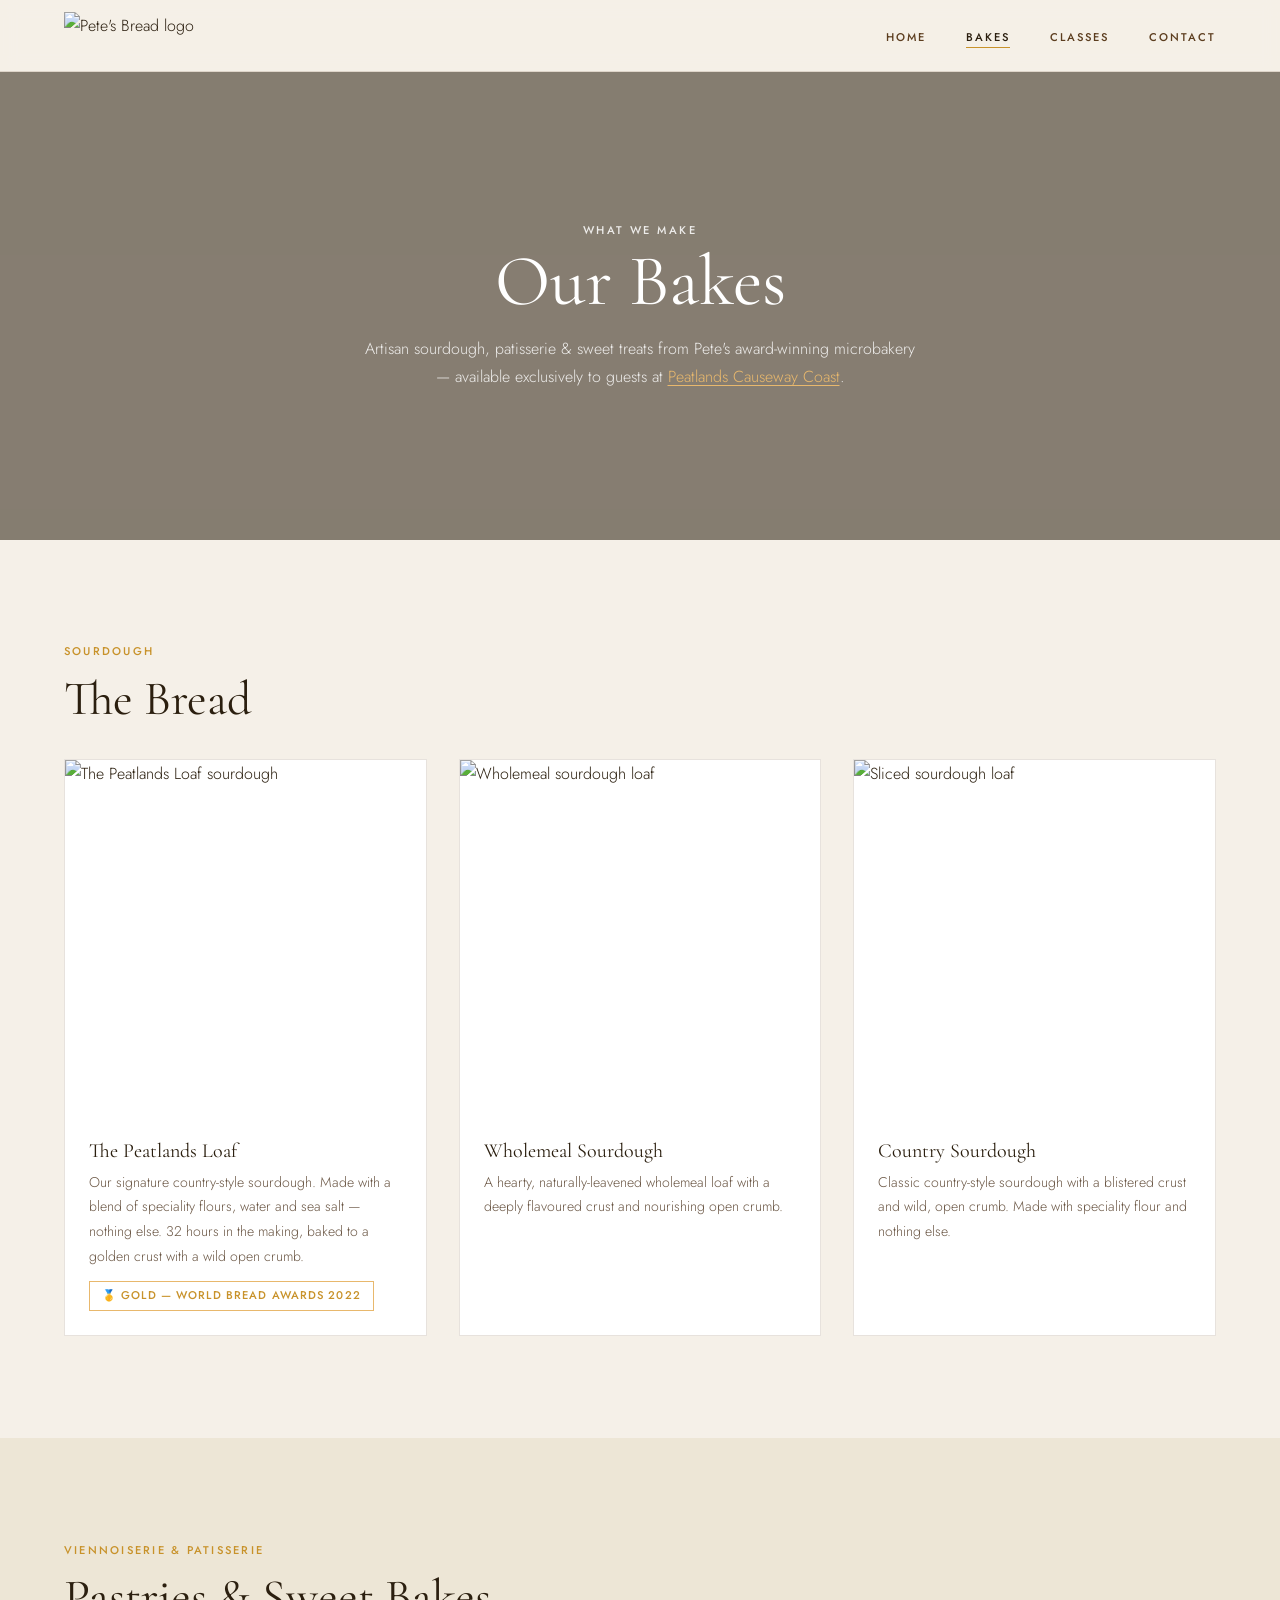
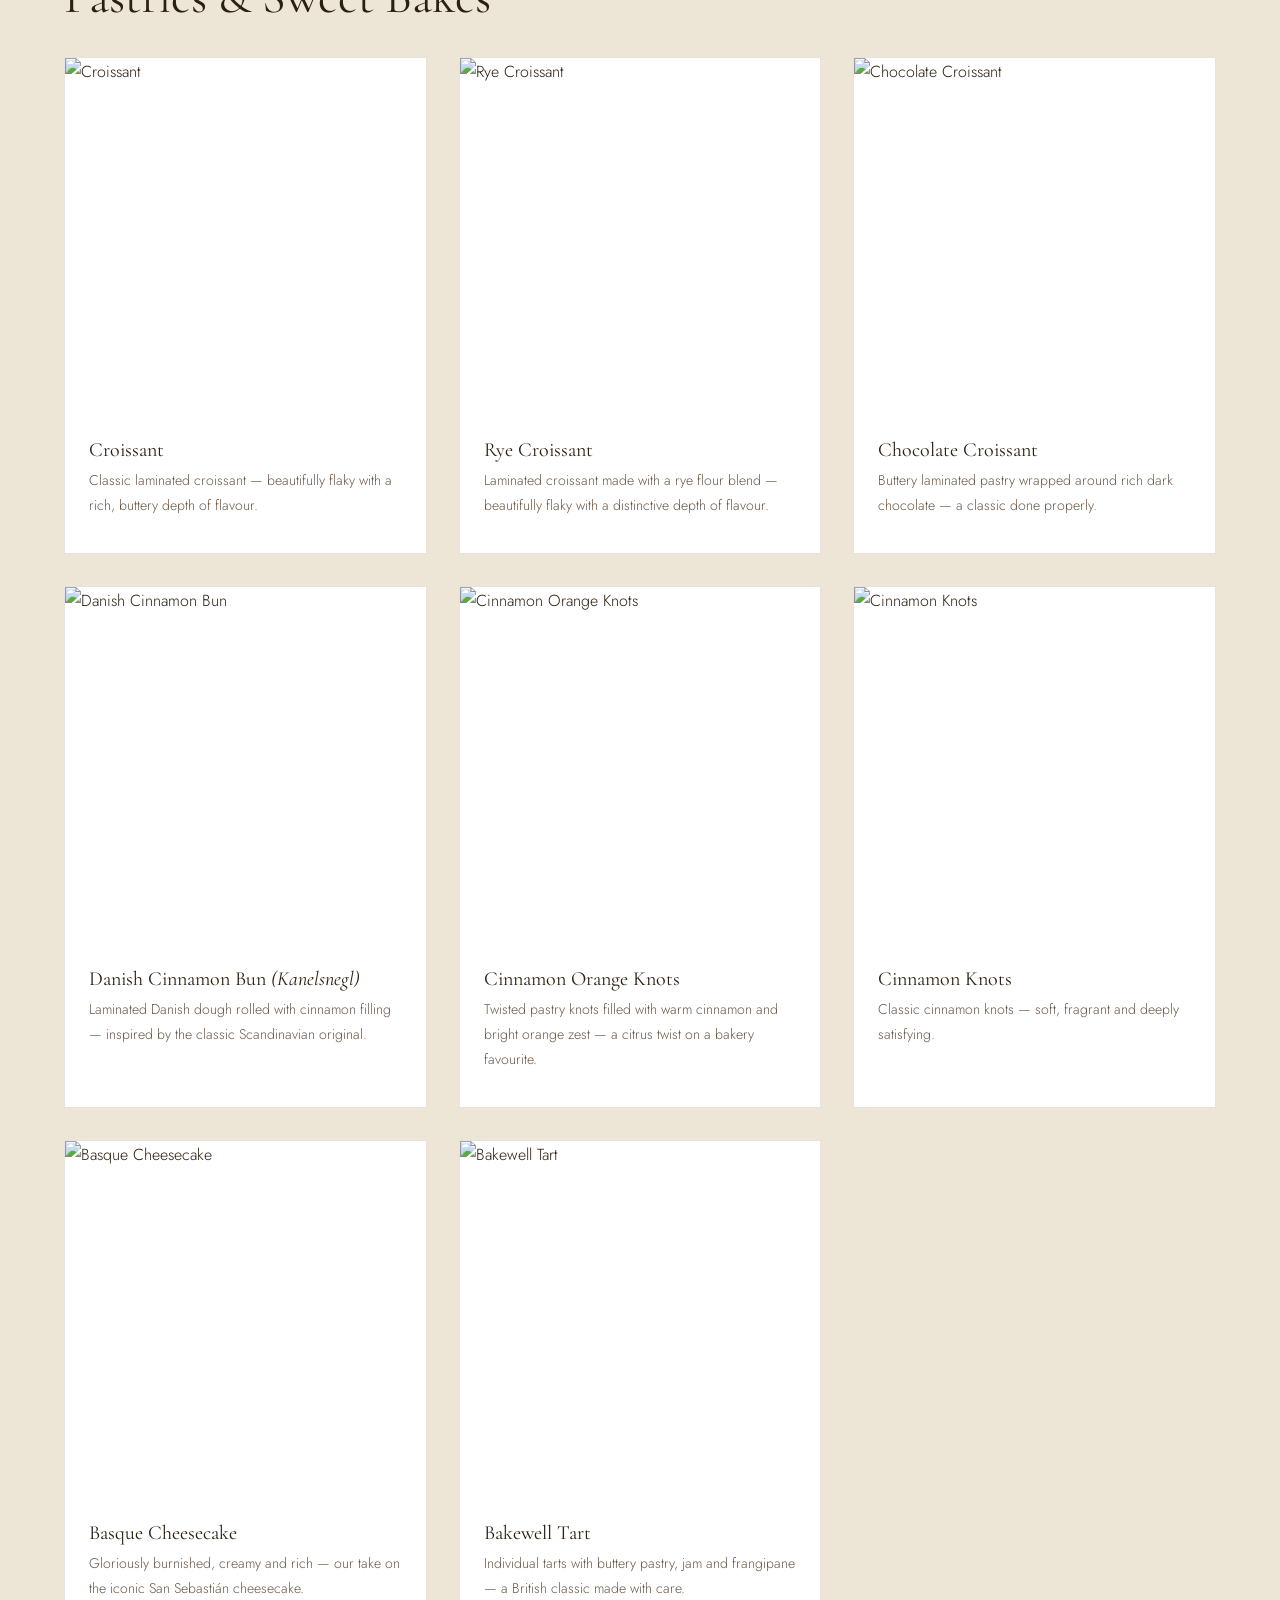
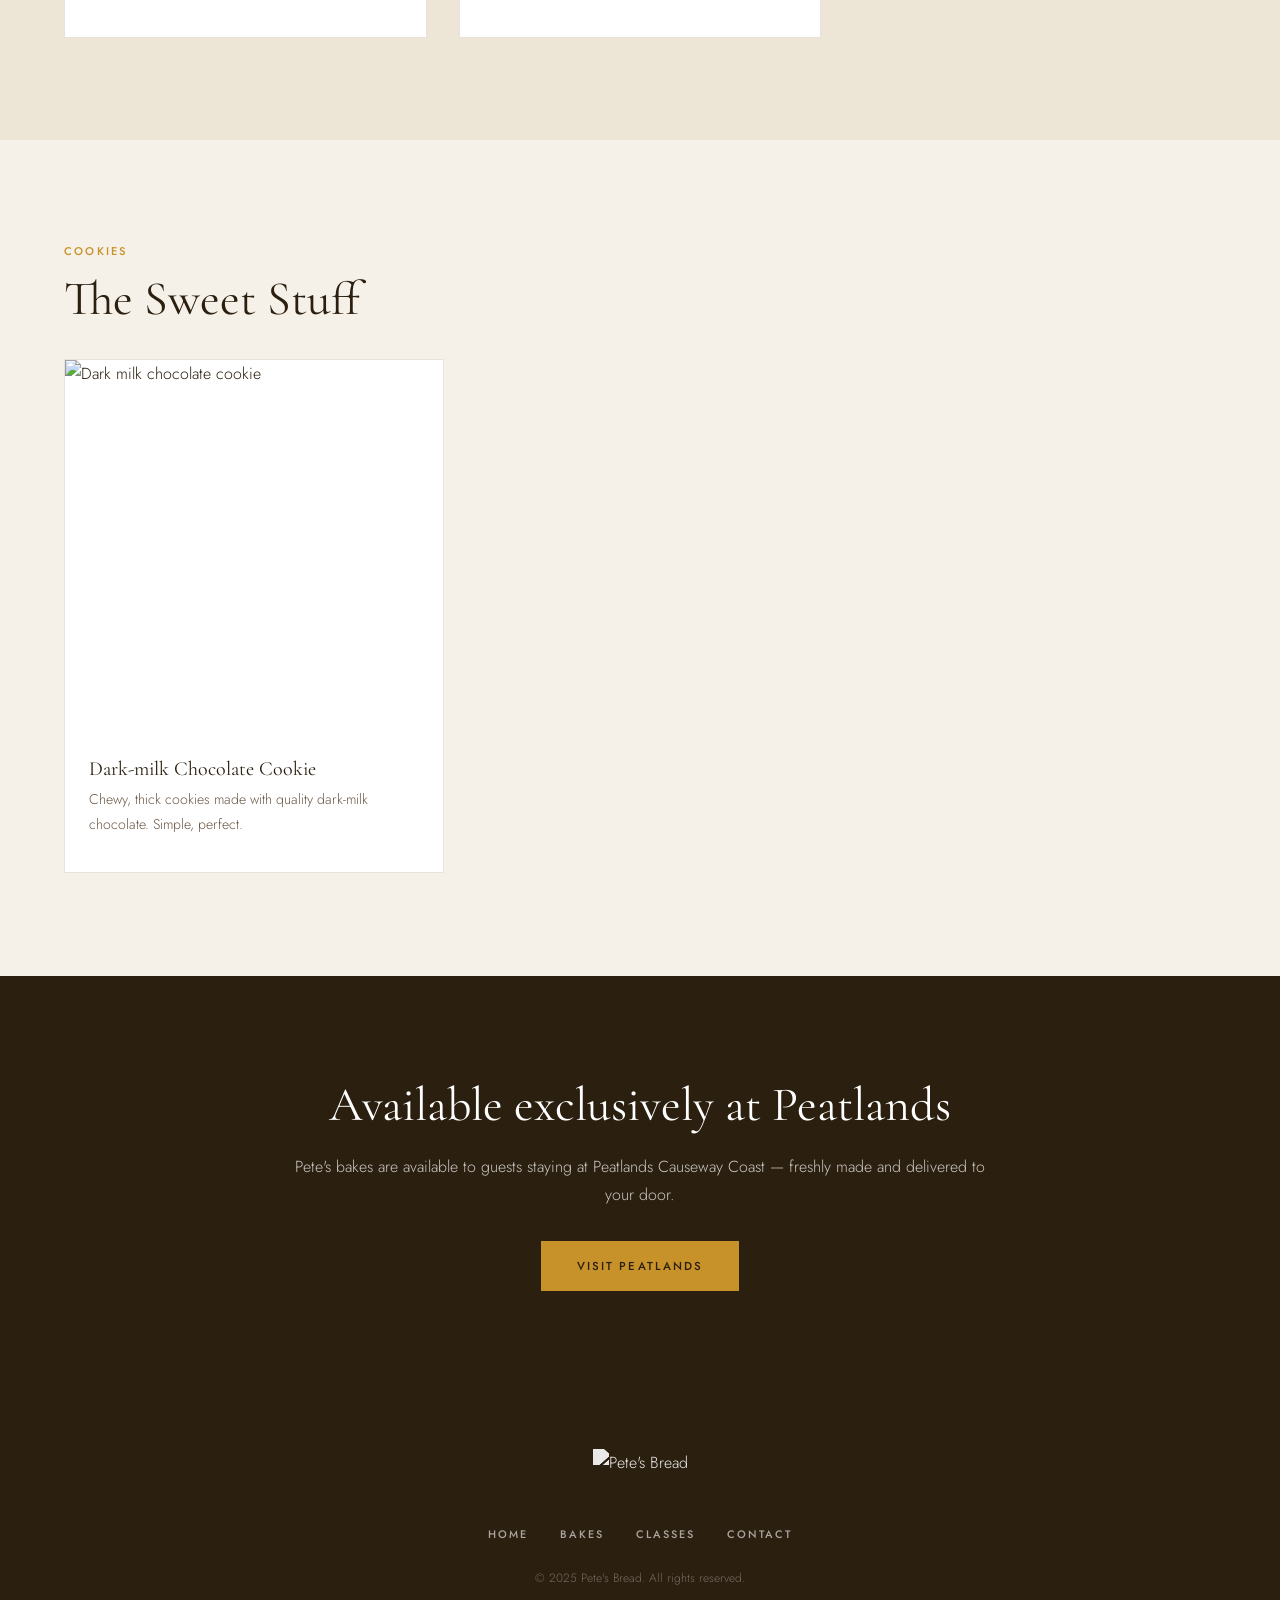
==== bakes.html @ b5282d2e "Add files via upload" ====
<!DOCTYPE html>
<html lang="en">
<head>
  <meta charset="UTF-8" />
  <meta name="viewport" content="width=device-width, initial-scale=1.0" />
  <title>Bakes | Pete's Bread</title>
  <meta name="description" content="Pete's Bread artisan bakes — sourdough loaves, croissants, Danish pastries, cookies and more from our Causeway Coast microbakery." />
  <link rel="preconnect" href="https://fonts.googleapis.com" />
  <link rel="preconnect" href="https://fonts.gstatic.com" crossorigin />
  <link href="https://fonts.googleapis.com/css2?family=Cormorant+Garamond:ital,wght@0,300;0,400;0,600;1,300;1,400&family=Jost:wght@300;400;500&display=swap" rel="stylesheet" />
  <link rel="stylesheet" href="style.css" />
</head>
<body>

  <header class="site-header" id="site-header">
    <nav class="nav-inner">
      <a href="index.html" class="logo-link">
        <img src="images/PB_LOGO.png" alt="Pete's Bread logo" class="logo-img" />
      </a>
      <button class="hamburger" id="hamburger" aria-label="Open menu">
        <span></span><span></span><span></span>
      </button>
      <ul class="nav-links" id="nav-links">
        <li><a href="index.html">HOME</a></li>
        <li><a href="bakes.html" class="active">BAKES</a></li>
        <li><a href="classes.html">CLASSES</a></li>
        <li><a href="contact.html">CONTACT</a></li>
      </ul>
    </nav>
  </header>

  <section class="page-hero">
    <div class="page-hero-bg" style="background-image:url('images/golden_crust.jpg')"></div>
    <div class="page-hero-overlay"></div>
    <div class="page-hero-content">
      <p class="hero-eyebrow">What we make</p>
      <h1>Our Bakes</h1>
      <p>Artisan sourdough, patisserie &amp; sweet treats from Pete's award-winning microbakery — available exclusively to guests at <a href="https://www.peatlandscausewaycoast.com/" target="_blank" rel="noopener">Peatlands Causeway Coast</a>.</p>
    </div>
  </section>

  <!-- BREAD -->
  <section class="section">
    <div class="container">
      <p class="section-label">Sourdough</p>
      <h2>The Bread</h2>
      <div class="bakes-grid">

        <article class="bake-card">
          <div class="bake-img-wrap">
            <img src="images/SLICED_SOURDOUGH.jpg" alt="The Peatlands Loaf sourdough" loading="lazy" />
          </div>
          <div class="bake-info">
            <h3>The Peatlands Loaf</h3>
            <p>Our signature country-style sourdough. Made with a blend of speciality flours, water and sea salt — nothing else. 32 hours in the making, baked to a golden crust with a wild open crumb.</p>
            <span class="bake-tag">🥇 Gold — World Bread Awards 2022</span>
          </div>
        </article>

        <article class="bake-card">
          <div class="bake-img-wrap">
            <img src="images/wholemeal_loaf.jpg" alt="Wholemeal sourdough loaf" loading="lazy" />
          </div>
          <div class="bake-info">
            <h3>Wholemeal Sourdough</h3>
            <p>A hearty, naturally-leavened wholemeal loaf with a deeply flavoured crust and nourishing open crumb.</p>
          </div>
        </article>

        <article class="bake-card">
          <div class="bake-img-wrap">
            <img src="images/sliced.jpg" alt="Sliced sourdough loaf" loading="lazy" />
          </div>
          <div class="bake-info">
            <h3>Country Sourdough</h3>
            <p>Classic country-style sourdough with a blistered crust and wild, open crumb. Made with speciality flour and nothing else.</p>
          </div>
        </article>

      </div>
    </div>
  </section>

  <!-- PATISSERIE -->
  <section class="section section--tinted">
    <div class="container">
      <p class="section-label">Viennoiserie &amp; patisserie</p>
      <h2>Pastries &amp; Sweet Bakes</h2>
      <div class="bakes-grid">

        <article class="bake-card">
          <div class="bake-img-wrap">
            <img src="images/IMG_1728.jpeg" alt="Croissant" loading="lazy" />
          </div>
          <div class="bake-info">
            <h3>Croissant</h3>
            <p>Classic laminated croissant — beautifully flaky with a rich, buttery depth of flavour.</p>
          </div>
        </article>

        <article class="bake-card">
          <div class="bake-img-wrap">
            <img src="images/20250209_145131.jpg" alt="Rye Croissant" loading="lazy" />
          </div>
          <div class="bake-info">
            <h3>Rye Croissant</h3>
            <p>Laminated croissant made with a rye flour blend — beautifully flaky with a distinctive depth of flavour.</p>
          </div>
        </article>

        <article class="bake-card">
          <div class="bake-img-wrap">
            <img src="images/choc_croissant_1.jpg" alt="Chocolate Croissant" loading="lazy" />
          </div>
          <div class="bake-info">
            <h3>Chocolate Croissant</h3>
            <p>Buttery laminated pastry wrapped around rich dark chocolate — a classic done properly.</p>
          </div>
        </article>

        <article class="bake-card">
          <div class="bake-img-wrap">
            <img src="images/cinnamon_1.jpg" alt="Danish Cinnamon Bun" loading="lazy" />
          </div>
          <div class="bake-info">
            <h3>Danish Cinnamon Bun <em>(Kanelsnegl)</em></h3>
            <p>Laminated Danish dough rolled with cinnamon filling — inspired by the classic Scandinavian original.</p>
          </div>
        </article>

        <article class="bake-card">
          <div class="bake-img-wrap">
            <img src="images/cinnamon_orange.jpg" alt="Cinnamon Orange Knots" loading="lazy" />
          </div>
          <div class="bake-info">
            <h3>Cinnamon Orange Knots</h3>
            <p>Twisted pastry knots filled with warm cinnamon and bright orange zest — a citrus twist on a bakery favourite.</p>
          </div>
        </article>

        <article class="bake-card">
          <div class="bake-img-wrap">
            <img src="images/cinnamon_knots.png" alt="Cinnamon Knots" loading="lazy" />
          </div>
          <div class="bake-info">
            <h3>Cinnamon Knots</h3>
            <p>Classic cinnamon knots — soft, fragrant and deeply satisfying.</p>
          </div>
        </article>

        <article class="bake-card">
          <div class="bake-img-wrap">
            <img src="images/basque.jpg" alt="Basque Cheesecake" loading="lazy" />
          </div>
          <div class="bake-info">
            <h3>Basque Cheesecake</h3>
            <p>Gloriously burnished, creamy and rich — our take on the iconic San Sebastián cheesecake.</p>
          </div>
        </article>

        <article class="bake-card">
          <div class="bake-img-wrap">
            <img src="images/IMG_1738.jpeg" alt="Bakewell Tart" loading="lazy" />
          </div>
          <div class="bake-info">
            <h3>Bakewell Tart</h3>
            <p>Individual tarts with buttery pastry, jam and frangipane — a British classic made with care.</p>
          </div>
        </article>

      </div>
    </div>
  </section>

  <!-- COOKIES -->
  <section class="section">
    <div class="container">
      <p class="section-label">Cookies</p>
      <h2>The Sweet Stuff</h2>
      <div class="bakes-grid bakes-grid--single">
        <article class="bake-card">
          <div class="bake-img-wrap">
            <img src="images/cookies.jpg" alt="Dark milk chocolate cookie" loading="lazy" />
          </div>
          <div class="bake-info">
            <h3>Dark-milk Chocolate Cookie</h3>
            <p>Chewy, thick cookies made with quality dark-milk chocolate. Simple, perfect.</p>
          </div>
        </article>
      </div>
    </div>
  </section>

  <!-- CTA -->
  <section class="section cta-section">
    <div class="container narrow text-center">
      <h2>Available exclusively at Peatlands</h2>
      <p>Pete's bakes are available to guests staying at Peatlands Causeway Coast — freshly made and delivered to your door.</p>
      <a href="https://www.peatlandscausewaycoast.com/" target="_blank" rel="noopener" class="btn-primary">Visit Peatlands</a>
    </div>
  </section>

  <footer class="site-footer">
    <div class="footer-inner">
      <img src="images/PB_LOGO.png" alt="Pete's Bread" class="footer-logo" />
      <nav class="footer-nav">
        <a href="index.html">Home</a>
        <a href="bakes.html">Bakes</a>
        <a href="classes.html">Classes</a>
        <a href="contact.html">Contact</a>
      </nav>
      <p class="footer-copy">&copy; 2025 Pete's Bread. All rights reserved.</p>
    </div>
  </footer>

  <script src="main.js"></script>
</body>
</html>
---- style.css ----
/* ========================================
   PETE'S BREAD — STYLESHEET
   ======================================== */

/* --- CSS Variables --- */
:root {
  --cream:       #f5f0e8;
  --cream-dark:  #ede6d6;
  --brown-deep:  #2b1f0f;
  --brown-mid:   #5c3d1e;
  --brown-warm:  #8b5e3c;
  --gold:        #c8922a;
  --gold-light:  #e8b86d;
  --white:       #ffffff;
  --text:        #2b1f0f;
  --text-light:  #6b5745;
  --border:      rgba(92,61,30,0.15);

  --font-display: 'Cormorant Garamond', Georgia, serif;
  --font-body:    'Jost', sans-serif;

  --nav-h: 72px;
  --radius: 2px;
  --transition: 0.3s ease;
}

/* --- Reset & Base --- */
*, *::before, *::after { box-sizing: border-box; margin: 0; padding: 0; }

html { scroll-behavior: smooth; }

body {
  font-family: var(--font-body);
  font-weight: 300;
  font-size: 1rem;
  line-height: 1.75;
  color: var(--text);
  background: var(--cream);
}

img { display: block; max-width: 100%; height: auto; }
a { color: inherit; text-decoration: none; }
a:hover { opacity: 0.8; }

/* --- Typography --- */
h1, h2, h3 {
  font-family: var(--font-display);
  font-weight: 400;
  line-height: 1.15;
  color: var(--brown-deep);
}

h1 { font-size: clamp(2.5rem, 6vw, 4.5rem); }
h2 { font-size: clamp(1.8rem, 4vw, 3rem); margin-bottom: 1.25rem; }
h3 { font-size: clamp(1.2rem, 2.5vw, 1.6rem); margin-bottom: 0.5rem; }

p { margin-bottom: 1rem; }
p:last-child { margin-bottom: 0; }

.body-large {
  font-size: clamp(1.05rem, 2vw, 1.2rem);
  line-height: 1.8;
}

.section-label {
  font-family: var(--font-body);
  font-size: 0.7rem;
  font-weight: 500;
  letter-spacing: 0.2em;
  text-transform: uppercase;
  color: var(--gold);
  margin-bottom: 0.6rem;
}

em { font-style: italic; }

/* --- Layout helpers --- */
.container { width: 90%; max-width: 1160px; margin: 0 auto; }
.narrow    { max-width: 720px; }
.section   { padding: clamp(3.5rem, 8vw, 7rem) 0; }
.section--tinted { background: var(--cream-dark); }
.text-center { text-align: center; }

/* --- Buttons --- */
.btn-primary,
.btn-secondary {
  display: inline-block;
  padding: 0.85rem 2.2rem;
  font-family: var(--font-body);
  font-size: 0.72rem;
  font-weight: 500;
  letter-spacing: 0.18em;
  text-transform: uppercase;
  border: 1px solid currentColor;
  transition: var(--transition);
  cursor: pointer;
  text-align: center;
}

.btn-primary {
  background: var(--brown-deep);
  color: var(--cream);
  border-color: var(--brown-deep);
}
.btn-primary:hover {
  background: var(--brown-mid);
  border-color: var(--brown-mid);
  opacity: 1;
}

.btn-secondary {
  background: transparent;
  color: var(--brown-deep);
  border-color: var(--brown-deep);
}
.btn-secondary:hover {
  background: var(--brown-deep);
  color: var(--cream);
  opacity: 1;
}

.btn-full { width: 100%; }

/* ========================================
   NAVIGATION
   ======================================== */
.site-header {
  position: fixed;
  top: 0; left: 0; right: 0;
  z-index: 100;
  height: var(--nav-h);
  background: rgba(245,240,232,0.96);
  backdrop-filter: blur(8px);
  border-bottom: 1px solid var(--border);
  transition: box-shadow var(--transition);
}
.site-header.scrolled {
  box-shadow: 0 2px 20px rgba(43,31,15,0.08);
}

.nav-inner {
  display: flex;
  align-items: center;
  justify-content: space-between;
  height: 100%;
  width: 90%;
  max-width: 1160px;
  margin: 0 auto;
}

.logo-link { display: flex; align-items: center; }
.logo-img {
  height: 48px;
  width: auto;
  object-fit: contain;
}

.nav-links {
  display: flex;
  list-style: none;
  gap: 2.5rem;
  align-items: center;
}
.nav-links a {
  font-size: 0.7rem;
  font-weight: 500;
  letter-spacing: 0.18em;
  text-transform: uppercase;
  color: var(--brown-mid);
  transition: color var(--transition);
  padding-bottom: 2px;
  border-bottom: 1px solid transparent;
}
.nav-links a:hover,
.nav-links a.active {
  color: var(--brown-deep);
  border-bottom-color: var(--gold);
  opacity: 1;
}

.hamburger {
  display: none;
  flex-direction: column;
  justify-content: space-between;
  width: 26px;
  height: 18px;
  background: none;
  border: none;
  cursor: pointer;
  padding: 0;
}
.hamburger span {
  display: block;
  height: 1px;
  background: var(--brown-deep);
  transition: var(--transition);
}

/* Mobile nav */
@media (max-width: 680px) {
  .hamburger { display: flex; }
  .nav-links {
    position: fixed;
    top: var(--nav-h);
    left: 0; right: 0;
    background: var(--cream);
    flex-direction: column;
    gap: 0;
    align-items: stretch;
    padding: 1rem 0 2rem;
    border-bottom: 1px solid var(--border);
    transform: translateY(-110%);
    opacity: 0;
    transition: transform 0.35s ease, opacity 0.3s ease;
    pointer-events: none;
  }
  .nav-links.open {
    transform: translateY(0);
    opacity: 1;
    pointer-events: auto;
  }
  .nav-links li { border-bottom: 1px solid var(--border); }
  .nav-links a {
    display: block;
    padding: 1rem 1.5rem;
    font-size: 0.8rem;
  }
}

/* ========================================
   HERO (HOME)
   ======================================== */
.hero {
  position: relative;
  height: 100svh;
  min-height: 580px;
  overflow: hidden;
  display: flex;
  align-items: center;
  justify-content: center;
}

.hero-slides { position: absolute; inset: 0; }
.hero-slide {
  position: absolute;
  inset: 0;
  background-size: cover;
  background-position: center;
  opacity: 0;
  transition: opacity 1.2s ease;
}
.hero-slide.active { opacity: 1; }

.hero-overlay {
  position: absolute; inset: 0;
  background: linear-gradient(
    to bottom,
    rgba(43,31,15,0.3) 0%,
    rgba(43,31,15,0.5) 60%,
    rgba(43,31,15,0.7) 100%
  );
}

.hero-content {
  position: relative;
  z-index: 2;
  text-align: center;
  padding: 0 1.5rem;
  margin-top: var(--nav-h);
  animation: fadeUp 1s ease 0.3s both;
}

.hero-eyebrow {
  font-size: 0.7rem;
  font-weight: 500;
  letter-spacing: 0.22em;
  text-transform: uppercase;
  color: var(--gold-light);
  margin-bottom: 0.75rem;
}

.hero-title {
  font-family: var(--font-display);
  font-size: clamp(3.5rem, 10vw, 7rem);
  font-weight: 300;
  color: var(--white);
  letter-spacing: 0.02em;
  margin-bottom: 1rem;
}

.hero-sub {
  font-size: clamp(0.95rem, 2vw, 1.15rem);
  color: rgba(255,255,255,0.85);
  line-height: 1.7;
  margin-bottom: 2.5rem;
}

.hero-dots {
  position: absolute;
  bottom: 2rem;
  left: 50%;
  transform: translateX(-50%);
  display: flex;
  gap: 0.5rem;
  z-index: 3;
}
.hero-dot {
  width: 6px; height: 6px;
  border-radius: 50%;
  background: rgba(255,255,255,0.4);
  cursor: pointer;
  transition: background var(--transition);
  border: none;
  padding: 0;
}
.hero-dot.active { background: var(--gold-light); }

@keyframes fadeUp {
  from { opacity: 0; transform: translateY(24px); }
  to   { opacity: 1; transform: translateY(0); }
}

/* ========================================
   PAGE HERO (inner pages)
   ======================================== */
.page-hero {
  position: relative;
  height: 52vh;
  min-height: 360px;
  display: flex;
  align-items: center;
  justify-content: center;
  overflow: hidden;
  margin-top: var(--nav-h);
}
.page-hero--short { height: 38vh; min-height: 260px; }

.page-hero-bg {
  position: absolute; inset: 0;
  background-size: cover;
  background-position: center;
}
.page-hero-overlay {
  position: absolute; inset: 0;
  background: rgba(43,31,15,0.55);
}
.page-hero-content {
  position: relative;
  z-index: 2;
  text-align: center;
  padding: 0 1.5rem;
  animation: fadeUp 0.9s ease 0.1s both;
}
.page-hero-content h1 { color: var(--white); margin-bottom: 0.75rem; }
.page-hero-content p {
  color: rgba(255,255,255,0.85);
  max-width: 560px;
  margin: 0 auto;
}
.page-hero-content a { color: var(--gold-light); text-decoration: underline; text-underline-offset: 3px; }

/* ========================================
   INTRO SECTION
   ======================================== */
.intro-section { text-align: center; }
.intro-section h2 { font-size: clamp(2rem, 4.5vw, 3.2rem); }
.intro-section a { color: var(--gold); text-decoration: underline; text-underline-offset: 3px; }

/* ========================================
   TESTIMONIALS
   ======================================== */
.testimonials-section { background: var(--brown-deep); }
.testimonials-section .section-label { color: var(--gold-light); }

.testimonials-grid {
  display: grid;
  grid-template-columns: repeat(auto-fit, minmax(240px, 1fr));
  gap: 2rem;
  margin-top: 2rem;
}

.testimonial {
  border-left: 2px solid var(--gold);
  padding: 1rem 1.5rem;
}
.testimonial p {
  font-family: var(--font-display);
  font-size: clamp(1.05rem, 2vw, 1.3rem);
  font-style: italic;
  color: rgba(255,255,255,0.9);
  margin: 0;
}

/* ========================================
   PROCESS
   ======================================== */
.process-inner {
  display: grid;
  grid-template-columns: 1fr 1fr;
  align-items: center;
  gap: 5rem;
  width: 90%;
  max-width: 1160px;
  margin: 0 auto;
}
.process-image img {
  width: 100%;
  aspect-ratio: 3/2;
  object-fit: cover;
}
.process-text p { color: var(--text-light); }

@media (max-width: 780px) {
  .process-inner { grid-template-columns: 1fr; gap: 2.5rem; }
  .process-image { order: -1; }
}

/* ========================================
   BADGES
   ======================================== */
.badges-grid {
  display: grid;
  grid-template-columns: repeat(auto-fit, minmax(260px, 1fr));
  gap: 2rem;
  margin-top: 1rem;
}

.badge-card {
  display: flex;
  align-items: flex-start;
  gap: 1.5rem;
  padding: 2rem;
  background: var(--white);
  border: 1px solid var(--border);
}

.badge-logo {
  width: 60px;
  flex-shrink: 0;
  object-fit: contain;
}
.badge-logo.tall { width: 44px; }

.badge-card--text .badge-star {
  font-size: 1.2rem;
  color: var(--gold);
  flex-shrink: 0;
  margin-top: 2px;
  letter-spacing: 0.1em;
}

.badge-text h3 { font-size: 1.15rem; margin-bottom: 0.4rem; }
.badge-text p  { font-size: 0.88rem; color: var(--text-light); margin: 0; }

/* ========================================
   PEATLANDS FEATURE
   ======================================== */
.peatlands-inner {
  display: grid;
  grid-template-columns: 1fr 1fr;
  align-items: center;
  gap: 5rem;
  width: 90%;
  max-width: 1160px;
  margin: 0 auto;
}
.peatlands-image img {
  width: 100%;
  aspect-ratio: 3/2;
  object-fit: cover;
}
.peatlands-text { }
.peatlands-text p { color: var(--text-light); margin-bottom: 2rem; }

@media (max-width: 780px) {
  .peatlands-inner { grid-template-columns: 1fr; gap: 2.5rem; }
}

/* ========================================
   MEET PETE
   ======================================== */
.meet-pete-section { background: var(--cream-dark); }

.meet-pete-inner {
  display: grid;
  grid-template-columns: 1fr 1fr;
  align-items: center;
  gap: 5rem;
}
.meet-pete-text p { color: var(--text-light); }
.meet-pete-image img {
  width: 100%;
  aspect-ratio: 1;
  object-fit: cover;
}

@media (max-width: 780px) {
  .meet-pete-inner { grid-template-columns: 1fr; gap: 2.5rem; }
  .meet-pete-image { order: -1; }
}

/* ========================================
   BAKES GRID
   ======================================== */
.bakes-grid {
  display: grid;
  grid-template-columns: repeat(auto-fill, minmax(280px, 1fr));
  gap: 2rem;
  margin-top: 2rem;
}
.bakes-grid--single { grid-template-columns: minmax(280px, 380px); }

.bake-card {
  background: var(--white);
  border: 1px solid var(--border);
  overflow: hidden;
  transition: transform var(--transition), box-shadow var(--transition);
}
.bake-card:hover {
  transform: translateY(-4px);
  box-shadow: 0 12px 32px rgba(43,31,15,0.1);
}

.bake-img-wrap {
  overflow: hidden;
  aspect-ratio: 1;
}
.bake-img-wrap img {
  width: 100%;
  height: 100%;
  object-fit: cover;
  transition: transform 0.5s ease;
}
.bake-card:hover .bake-img-wrap img {
  transform: scale(1.04);
}

.bake-info {
  padding: 1.25rem 1.5rem 1.5rem;
}
.bake-info h3 { font-size: 1.25rem; margin-bottom: 0.4rem; }
.bake-info p  { font-size: 0.88rem; color: var(--text-light); margin-bottom: 0.75rem; }

.bake-tag {
  display: inline-block;
  font-size: 0.7rem;
  font-weight: 500;
  letter-spacing: 0.1em;
  text-transform: uppercase;
  color: var(--gold);
  border: 1px solid var(--gold-light);
  padding: 0.25rem 0.75rem;
}

/* ========================================
   CLASSES IMAGES
   ======================================== */
.classes-images-grid {
  display: grid;
  grid-template-columns: 1fr 1fr;
  gap: 1.5rem;
}
.classes-images-grid img {
  width: 100%;
  aspect-ratio: 1;
  object-fit: cover;
}
@media (max-width: 560px) {
  .classes-images-grid { grid-template-columns: 1fr; }
}

/* ========================================
   CTA SECTION
   ======================================== */
.cta-section { background: var(--brown-deep); }
.cta-section h2 { color: var(--white); }
.cta-section p  { color: rgba(255,255,255,0.75); margin-bottom: 2rem; }
.cta-section .btn-primary {
  background: var(--gold);
  border-color: var(--gold);
  color: var(--brown-deep);
}
.cta-section .btn-primary:hover {
  background: var(--gold-light);
  border-color: var(--gold-light);
}

/* ========================================
   CONTACT FORM
   ======================================== */
.contact-form {
  margin-top: 2.5rem;
}
.form-group {
  margin-bottom: 1.5rem;
}
.form-group label {
  display: block;
  font-size: 0.7rem;
  font-weight: 500;
  letter-spacing: 0.15em;
  text-transform: uppercase;
  color: var(--brown-mid);
  margin-bottom: 0.5rem;
}
.form-group input,
.form-group textarea {
  width: 100%;
  padding: 0.8rem 1rem;
  font-family: var(--font-body);
  font-size: 0.95rem;
  font-weight: 300;
  color: var(--text);
  background: var(--white);
  border: 1px solid var(--border);
  border-radius: var(--radius);
  outline: none;
  transition: border-color var(--transition);
}
.form-group input:focus,
.form-group textarea:focus {
  border-color: var(--gold);
}
.form-group textarea { resize: vertical; }
.form-note {
  margin-top: 1rem;
  font-size: 0.85rem;
  color: var(--gold);
  text-align: center;
}
.contact-also {
  margin-top: 3rem;
  padding-top: 2rem;
  border-top: 1px solid var(--border);
  text-align: center;
  color: var(--text-light);
  font-size: 0.9rem;
}
.contact-also a { color: var(--gold); text-decoration: underline; text-underline-offset: 3px; }

/* ========================================
   FOOTER
   ======================================== */
.site-footer {
  background: var(--brown-deep);
  padding: 3.5rem 0;
}
.footer-inner {
  width: 90%;
  max-width: 1160px;
  margin: 0 auto;
  display: flex;
  flex-direction: column;
  align-items: center;
  gap: 1.5rem;
  text-align: center;
}
.footer-logo {
  height: 52px;
  width: auto;
  object-fit: contain;
  opacity: 0.9;
  filter: brightness(0) invert(1);
}
.footer-nav {
  display: flex;
  flex-wrap: wrap;
  justify-content: center;
  gap: 0.25rem 2rem;
}
.footer-nav a {
  font-size: 0.68rem;
  font-weight: 500;
  letter-spacing: 0.18em;
  text-transform: uppercase;
  color: rgba(255,255,255,0.6);
  transition: color var(--transition);
}
.footer-nav a:hover { color: var(--white); opacity: 1; }
.footer-copy {
  font-size: 0.75rem;
  color: rgba(255,255,255,0.35);
  margin: 0;
}

/* Hygiene badge image */
.badge-hygiene {
  width: 80px;
  margin: 0.4rem 0 0.6rem;
  display: block;
}
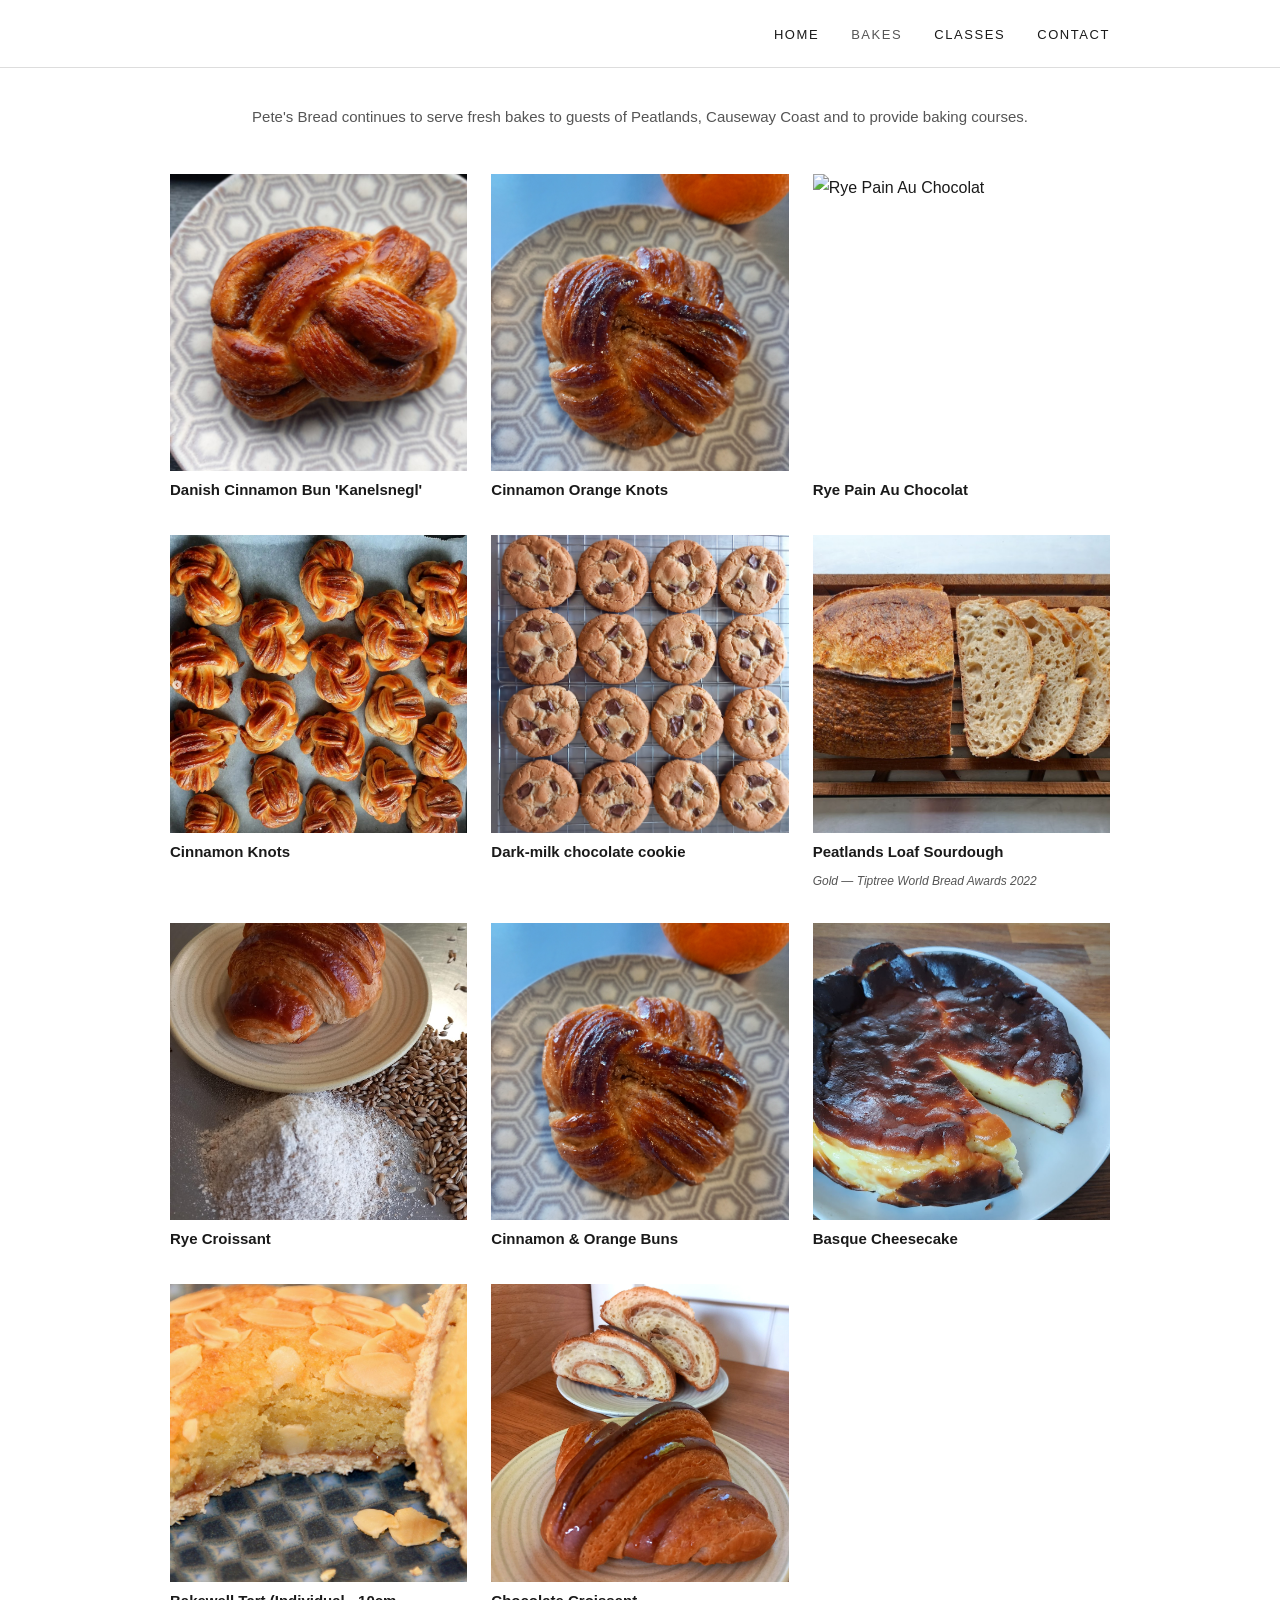
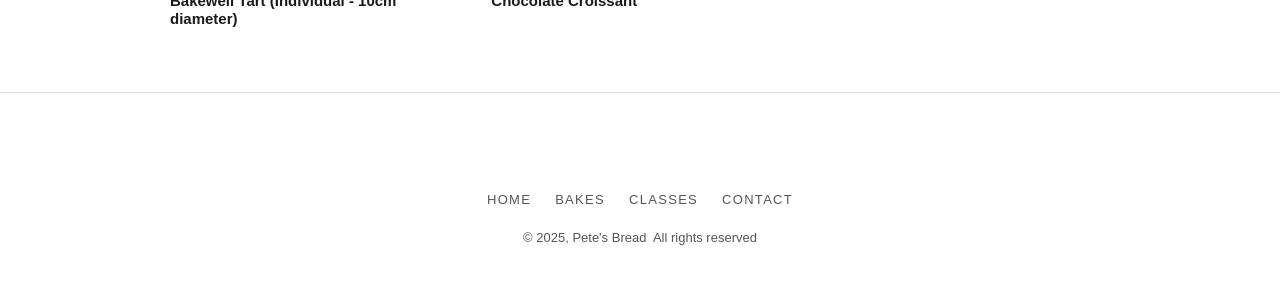
==== commit 5e7977c6: "Add files via upload" ====
--- a/bakes.html
+++ b/bakes.html
@@ -3,11 +3,8 @@
 <head>
   <meta charset="UTF-8" />
   <meta name="viewport" content="width=device-width, initial-scale=1.0" />
-  <title>Bakes | Pete's Bread</title>
-  <meta name="description" content="Pete's Bread artisan bakes — sourdough loaves, croissants, Danish pastries, cookies and more from our Causeway Coast microbakery." />
-  <link rel="preconnect" href="https://fonts.googleapis.com" />
-  <link rel="preconnect" href="https://fonts.gstatic.com" crossorigin />
-  <link href="https://fonts.googleapis.com/css2?family=Cormorant+Garamond:ital,wght@0,300;0,400;0,600;1,300;1,400&family=Jost:wght@300;400;500&display=swap" rel="stylesheet" />
+  <title>BAKES | Pete's Bread</title>
+  <meta name="description" content="Artisan bakes from Pete's Bread microbakery — sourdough, croissants, Danish pastries, cookies and more." />
   <link rel="stylesheet" href="style.css" />
 </head>
 <body>
@@ -15,7 +12,7 @@
   <header class="site-header" id="site-header">
     <nav class="nav-inner">
       <a href="index.html" class="logo-link">
-        <img src="images/PB_LOGO.png" alt="Pete's Bread logo" class="logo-img" />
+        <img src="images/PB_LOGO.png" alt="Pete's Bread" class="logo-img" />
       </a>
       <button class="hamburger" id="hamburger" aria-label="Open menu">
         <span></span><span></span><span></span>
@@ -29,176 +26,73 @@
     </nav>
   </header>
 
-  <section class="page-hero">
-    <div class="page-hero-bg" style="background-image:url('images/golden_crust.jpg')"></div>
-    <div class="page-hero-overlay"></div>
-    <div class="page-hero-content">
-      <p class="hero-eyebrow">What we make</p>
-      <h1>Our Bakes</h1>
-      <p>Artisan sourdough, patisserie &amp; sweet treats from Pete's award-winning microbakery — available exclusively to guests at <a href="https://www.peatlandscausewaycoast.com/" target="_blank" rel="noopener">Peatlands Causeway Coast</a>.</p>
+  <div class="page-content">
+
+    <div class="bakes-intro">
+      <h4>Pete's Bread continues to serve fresh bakes to guests of <a href="https://www.peatlandscausewaycoast.com/" target="_blank" rel="noopener">Peatlands, Causeway Coast</a> and to provide baking courses.</h4>
     </div>
-  </section>
 
-  <!-- BREAD -->
-  <section class="section">
-    <div class="container">
-      <p class="section-label">Sourdough</p>
-      <h2>The Bread</h2>
-      <div class="bakes-grid">
+    <div class="bakes-grid">
 
-        <article class="bake-card">
-          <div class="bake-img-wrap">
-            <img src="images/SLICED_SOURDOUGH.jpg" alt="The Peatlands Loaf sourdough" loading="lazy" />
-          </div>
-          <div class="bake-info">
-            <h3>The Peatlands Loaf</h3>
-            <p>Our signature country-style sourdough. Made with a blend of speciality flours, water and sea salt — nothing else. 32 hours in the making, baked to a golden crust with a wild open crumb.</p>
-            <span class="bake-tag">🥇 Gold — World Bread Awards 2022</span>
-          </div>
-        </article>
+      <div class="bake-card">
+        <img src="images/cinnamon_1.jpg" alt="Danish Cinnamon Bun Kanelsnegl" />
+        <h3>Danish Cinnamon Bun 'Kanelsnegl'</h3>
+      </div>
 
-        <article class="bake-card">
-          <div class="bake-img-wrap">
-            <img src="images/wholemeal_loaf.jpg" alt="Wholemeal sourdough loaf" loading="lazy" />
-          </div>
-          <div class="bake-info">
-            <h3>Wholemeal Sourdough</h3>
-            <p>A hearty, naturally-leavened wholemeal loaf with a deeply flavoured crust and nourishing open crumb.</p>
-          </div>
-        </article>
+      <div class="bake-card">
+        <img src="images/cinnamon_orange.jpg" alt="Cinnamon Orange Knots" />
+        <h3>Cinnamon Orange Knots</h3>
+      </div>
 
-        <article class="bake-card">
-          <div class="bake-img-wrap">
-            <img src="images/sliced.jpg" alt="Sliced sourdough loaf" loading="lazy" />
-          </div>
-          <div class="bake-info">
-            <h3>Country Sourdough</h3>
-            <p>Classic country-style sourdough with a blistered crust and wild, open crumb. Made with speciality flour and nothing else.</p>
-          </div>
-        </article>
+      <div class="bake-card">
+        <img src="images/IMG_9880.jpeg" alt="Rye Pain Au Chocolat" />
+        <h3>Rye Pain Au Chocolat</h3>
+      </div>
 
+      <div class="bake-card">
+        <img src="images/cinnamon_knots.png" alt="Cinnamon Knots" />
+        <h3>Cinnamon Knots</h3>
       </div>
+
+      <div class="bake-card">
+        <img src="images/cookies.jpg" alt="Dark-milk chocolate cookie" />
+        <h3>Dark-milk chocolate cookie</h3>
+      </div>
+
+      <div class="bake-card">
+        <img src="images/SLICED_SOURDOUGH.jpg" alt="Peatlands Loaf Sourdough" />
+        <h3>Peatlands Loaf Sourdough</h3>
+        <span class="bake-tag">Gold — Tiptree World Bread Awards 2022</span>
+      </div>
+
+      <div class="bake-card">
+        <img src="images/20250209_145131.jpg" alt="Rye Croissant" />
+        <h3>Rye Croissant</h3>
+      </div>
+
+      <div class="bake-card">
+        <img src="images/cinnamon_orange.jpg" alt="Cinnamon &amp; Orange Buns" />
+        <h3>Cinnamon &amp; Orange Buns</h3>
+      </div>
+
+      <div class="bake-card">
+        <img src="images/basque.jpg" alt="Basque Cheesecake" />
+        <h3>Basque Cheesecake</h3>
+      </div>
+
+      <div class="bake-card">
+        <img src="images/IMG_1738.jpeg" alt="Bakewell Tart" />
+        <h3>Bakewell Tart (Individual - 10cm diameter)</h3>
+      </div>
+
+      <div class="bake-card">
+        <img src="images/choc_croissant_1.jpg" alt="Chocolate Croissant" />
+        <h3>Chocolate Croissant</h3>
+      </div>
+
     </div>
-  </section>
 
-  <!-- PATISSERIE -->
-  <section class="section section--tinted">
-    <div class="container">
-      <p class="section-label">Viennoiserie &amp; patisserie</p>
-      <h2>Pastries &amp; Sweet Bakes</h2>
-      <div class="bakes-grid">
-
-        <article class="bake-card">
-          <div class="bake-img-wrap">
-            <img src="images/IMG_1728.jpeg" alt="Croissant" loading="lazy" />
-          </div>
-          <div class="bake-info">
-            <h3>Croissant</h3>
-            <p>Classic laminated croissant — beautifully flaky with a rich, buttery depth of flavour.</p>
-          </div>
-        </article>
-
-        <article class="bake-card">
-          <div class="bake-img-wrap">
-            <img src="images/20250209_145131.jpg" alt="Rye Croissant" loading="lazy" />
-          </div>
-          <div class="bake-info">
-            <h3>Rye Croissant</h3>
-            <p>Laminated croissant made with a rye flour blend — beautifully flaky with a distinctive depth of flavour.</p>
-          </div>
-        </article>
-
-        <article class="bake-card">
-          <div class="bake-img-wrap">
-            <img src="images/choc_croissant_1.jpg" alt="Chocolate Croissant" loading="lazy" />
-          </div>
-          <div class="bake-info">
-            <h3>Chocolate Croissant</h3>
-            <p>Buttery laminated pastry wrapped around rich dark chocolate — a classic done properly.</p>
-          </div>
-        </article>
-
-        <article class="bake-card">
-          <div class="bake-img-wrap">
-            <img src="images/cinnamon_1.jpg" alt="Danish Cinnamon Bun" loading="lazy" />
-          </div>
-          <div class="bake-info">
-            <h3>Danish Cinnamon Bun <em>(Kanelsnegl)</em></h3>
-            <p>Laminated Danish dough rolled with cinnamon filling — inspired by the classic Scandinavian original.</p>
-          </div>
-        </article>
-
-        <article class="bake-card">
-          <div class="bake-img-wrap">
-            <img src="images/cinnamon_orange.jpg" alt="Cinnamon Orange Knots" loading="lazy" />
-          </div>
-          <div class="bake-info">
-            <h3>Cinnamon Orange Knots</h3>
-            <p>Twisted pastry knots filled with warm cinnamon and bright orange zest — a citrus twist on a bakery favourite.</p>
-          </div>
-        </article>
-
-        <article class="bake-card">
-          <div class="bake-img-wrap">
-            <img src="images/cinnamon_knots.png" alt="Cinnamon Knots" loading="lazy" />
-          </div>
-          <div class="bake-info">
-            <h3>Cinnamon Knots</h3>
-            <p>Classic cinnamon knots — soft, fragrant and deeply satisfying.</p>
-          </div>
-        </article>
-
-        <article class="bake-card">
-          <div class="bake-img-wrap">
-            <img src="images/basque.jpg" alt="Basque Cheesecake" loading="lazy" />
-          </div>
-          <div class="bake-info">
-            <h3>Basque Cheesecake</h3>
-            <p>Gloriously burnished, creamy and rich — our take on the iconic San Sebastián cheesecake.</p>
-          </div>
-        </article>
-
-        <article class="bake-card">
-          <div class="bake-img-wrap">
-            <img src="images/IMG_1738.jpeg" alt="Bakewell Tart" loading="lazy" />
-          </div>
-          <div class="bake-info">
-            <h3>Bakewell Tart</h3>
-            <p>Individual tarts with buttery pastry, jam and frangipane — a British classic made with care.</p>
-          </div>
-        </article>
-
-      </div>
-    </div>
-  </section>
-
-  <!-- COOKIES -->
-  <section class="section">
-    <div class="container">
-      <p class="section-label">Cookies</p>
-      <h2>The Sweet Stuff</h2>
-      <div class="bakes-grid bakes-grid--single">
-        <article class="bake-card">
-          <div class="bake-img-wrap">
-            <img src="images/cookies.jpg" alt="Dark milk chocolate cookie" loading="lazy" />
-          </div>
-          <div class="bake-info">
-            <h3>Dark-milk Chocolate Cookie</h3>
-            <p>Chewy, thick cookies made with quality dark-milk chocolate. Simple, perfect.</p>
-          </div>
-        </article>
-      </div>
-    </div>
-  </section>
-
-  <!-- CTA -->
-  <section class="section cta-section">
-    <div class="container narrow text-center">
-      <h2>Available exclusively at Peatlands</h2>
-      <p>Pete's bakes are available to guests staying at Peatlands Causeway Coast — freshly made and delivered to your door.</p>
-      <a href="https://www.peatlandscausewaycoast.com/" target="_blank" rel="noopener" class="btn-primary">Visit Peatlands</a>
-    </div>
-  </section>
+  </div>
 
   <footer class="site-footer">
     <div class="footer-inner">
@@ -209,7 +103,7 @@
         <a href="classes.html">Classes</a>
         <a href="contact.html">Contact</a>
       </nav>
-      <p class="footer-copy">&copy; 2025 Pete's Bread. All rights reserved.</p>
+      <p class="footer-copy">&copy; 2025, Pete's Bread&nbsp; All rights reserved</p>
     </div>
   </footer>
 
--- a/style.css
+++ b/style.css
@@ -1,125 +1,45 @@
 /* ========================================
    PETE'S BREAD — STYLESHEET
-   ======================================== */
-
-/* --- CSS Variables --- */
+   Faithful to original Wix site design
+   ======================================== */
+
 :root {
-  --cream:       #f5f0e8;
-  --cream-dark:  #ede6d6;
-  --brown-deep:  #2b1f0f;
-  --brown-mid:   #5c3d1e;
-  --brown-warm:  #8b5e3c;
-  --gold:        #c8922a;
-  --gold-light:  #e8b86d;
-  --white:       #ffffff;
-  --text:        #2b1f0f;
-  --text-light:  #6b5745;
-  --border:      rgba(92,61,30,0.15);
-
-  --font-display: 'Cormorant Garamond', Georgia, serif;
-  --font-body:    'Jost', sans-serif;
-
-  --nav-h: 72px;
-  --radius: 2px;
-  --transition: 0.3s ease;
-}
-
-/* --- Reset & Base --- */
+  --white:      #ffffff;
+  --off-white:  #f9f9f9;
+  --black:      #000000;
+  --dark:       #1a1a1a;
+  --mid-grey:   #555555;
+  --light-grey: #e8e8e8;
+  --border:     #dddddd;
+  --nav-h:      68px;
+  --max-w:      980px;
+  --transition: 0.25s ease;
+}
+
 *, *::before, *::after { box-sizing: border-box; margin: 0; padding: 0; }
-
 html { scroll-behavior: smooth; }
 
 body {
-  font-family: var(--font-body);
-  font-weight: 300;
-  font-size: 1rem;
-  line-height: 1.75;
-  color: var(--text);
-  background: var(--cream);
+  font-family: 'Helvetica Neue', Helvetica, Arial, sans-serif;
+  font-size: 16px;
+  line-height: 1.7;
+  color: var(--dark);
+  background: var(--white);
 }
 
 img { display: block; max-width: 100%; height: auto; }
-a { color: inherit; text-decoration: none; }
-a:hover { opacity: 0.8; }
-
-/* --- Typography --- */
-h1, h2, h3 {
-  font-family: var(--font-display);
-  font-weight: 400;
-  line-height: 1.15;
-  color: var(--brown-deep);
-}
-
-h1 { font-size: clamp(2.5rem, 6vw, 4.5rem); }
-h2 { font-size: clamp(1.8rem, 4vw, 3rem); margin-bottom: 1.25rem; }
-h3 { font-size: clamp(1.2rem, 2.5vw, 1.6rem); margin-bottom: 0.5rem; }
+a   { color: inherit; text-decoration: none; }
+a:hover { opacity: 0.75; }
+
+h1, h2, h3, h4 {
+  font-family: 'Helvetica Neue', Helvetica, Arial, sans-serif;
+  font-weight: 700;
+  line-height: 1.2;
+  color: var(--dark);
+}
 
 p { margin-bottom: 1rem; }
 p:last-child { margin-bottom: 0; }
-
-.body-large {
-  font-size: clamp(1.05rem, 2vw, 1.2rem);
-  line-height: 1.8;
-}
-
-.section-label {
-  font-family: var(--font-body);
-  font-size: 0.7rem;
-  font-weight: 500;
-  letter-spacing: 0.2em;
-  text-transform: uppercase;
-  color: var(--gold);
-  margin-bottom: 0.6rem;
-}
-
-em { font-style: italic; }
-
-/* --- Layout helpers --- */
-.container { width: 90%; max-width: 1160px; margin: 0 auto; }
-.narrow    { max-width: 720px; }
-.section   { padding: clamp(3.5rem, 8vw, 7rem) 0; }
-.section--tinted { background: var(--cream-dark); }
-.text-center { text-align: center; }
-
-/* --- Buttons --- */
-.btn-primary,
-.btn-secondary {
-  display: inline-block;
-  padding: 0.85rem 2.2rem;
-  font-family: var(--font-body);
-  font-size: 0.72rem;
-  font-weight: 500;
-  letter-spacing: 0.18em;
-  text-transform: uppercase;
-  border: 1px solid currentColor;
-  transition: var(--transition);
-  cursor: pointer;
-  text-align: center;
-}
-
-.btn-primary {
-  background: var(--brown-deep);
-  color: var(--cream);
-  border-color: var(--brown-deep);
-}
-.btn-primary:hover {
-  background: var(--brown-mid);
-  border-color: var(--brown-mid);
-  opacity: 1;
-}
-
-.btn-secondary {
-  background: transparent;
-  color: var(--brown-deep);
-  border-color: var(--brown-deep);
-}
-.btn-secondary:hover {
-  background: var(--brown-deep);
-  color: var(--cream);
-  opacity: 1;
-}
-
-.btn-full { width: 100%; }
 
 /* ========================================
    NAVIGATION
@@ -129,13 +49,8 @@
   top: 0; left: 0; right: 0;
   z-index: 100;
   height: var(--nav-h);
-  background: rgba(245,240,232,0.96);
-  backdrop-filter: blur(8px);
+  background: var(--white);
   border-bottom: 1px solid var(--border);
-  transition: box-shadow var(--transition);
-}
-.site-header.scrolled {
-  box-shadow: 0 2px 20px rgba(43,31,15,0.08);
 }
 
 .nav-inner {
@@ -143,38 +58,31 @@
   align-items: center;
   justify-content: space-between;
   height: 100%;
-  width: 90%;
-  max-width: 1160px;
-  margin: 0 auto;
+  max-width: var(--max-w);
+  margin: 0 auto;
+  padding: 0 20px;
 }
 
 .logo-link { display: flex; align-items: center; }
-.logo-img {
-  height: 48px;
-  width: auto;
-  object-fit: contain;
-}
+.logo-img  { height: 52px; width: auto; object-fit: contain; }
 
 .nav-links {
   display: flex;
   list-style: none;
-  gap: 2.5rem;
+  gap: 2rem;
   align-items: center;
 }
 .nav-links a {
-  font-size: 0.7rem;
-  font-weight: 500;
-  letter-spacing: 0.18em;
+  font-size: 13px;
+  font-weight: 400;
+  letter-spacing: 0.12em;
   text-transform: uppercase;
-  color: var(--brown-mid);
+  color: var(--dark);
   transition: color var(--transition);
-  padding-bottom: 2px;
-  border-bottom: 1px solid transparent;
 }
 .nav-links a:hover,
 .nav-links a.active {
-  color: var(--brown-deep);
-  border-bottom-color: var(--gold);
+  color: var(--mid-grey);
   opacity: 1;
 }
 
@@ -182,36 +90,29 @@
   display: none;
   flex-direction: column;
   justify-content: space-between;
-  width: 26px;
-  height: 18px;
-  background: none;
-  border: none;
-  cursor: pointer;
-  padding: 0;
+  width: 24px; height: 16px;
+  background: none; border: none;
+  cursor: pointer; padding: 0;
 }
 .hamburger span {
-  display: block;
-  height: 1px;
-  background: var(--brown-deep);
+  display: block; height: 1px;
+  background: var(--dark);
   transition: var(--transition);
 }
 
-/* Mobile nav */
-@media (max-width: 680px) {
+@media (max-width: 640px) {
   .hamburger { display: flex; }
   .nav-links {
     position: fixed;
-    top: var(--nav-h);
-    left: 0; right: 0;
-    background: var(--cream);
+    top: var(--nav-h); left: 0; right: 0;
+    background: var(--white);
     flex-direction: column;
-    gap: 0;
-    align-items: stretch;
-    padding: 1rem 0 2rem;
+    gap: 0; align-items: stretch;
+    padding: 0.5rem 0 1.5rem;
     border-bottom: 1px solid var(--border);
     transform: translateY(-110%);
     opacity: 0;
-    transition: transform 0.35s ease, opacity 0.3s ease;
+    transition: transform 0.3s ease, opacity 0.25s ease;
     pointer-events: none;
   }
   .nav-links.open {
@@ -220,472 +121,470 @@
     pointer-events: auto;
   }
   .nav-links li { border-bottom: 1px solid var(--border); }
-  .nav-links a {
-    display: block;
-    padding: 1rem 1.5rem;
-    font-size: 0.8rem;
-  }
-}
-
-/* ========================================
-   HERO (HOME)
+  .nav-links a  { display: block; padding: 0.9rem 1.25rem; font-size: 13px; }
+}
+
+/* ========================================
+   PAGE WRAPPER
+   ======================================== */
+.page-content {
+  margin-top: var(--nav-h);
+}
+
+.container {
+  max-width: var(--max-w);
+  margin: 0 auto;
+  padding: 0 20px;
+}
+
+/* ========================================
+   HERO SLIDESHOW
    ======================================== */
 .hero {
   position: relative;
-  height: 100svh;
-  min-height: 580px;
+  width: 100%;
   overflow: hidden;
-  display: flex;
-  align-items: center;
-  justify-content: center;
-}
-
-.hero-slides { position: absolute; inset: 0; }
+}
+
+.hero-slides {
+  position: relative;
+  width: 100%;
+  aspect-ratio: 980/653;
+}
+
 .hero-slide {
-  position: absolute;
-  inset: 0;
+  position: absolute; inset: 0;
   background-size: cover;
   background-position: center;
   opacity: 0;
-  transition: opacity 1.2s ease;
+  transition: opacity 1s ease;
 }
 .hero-slide.active { opacity: 1; }
-
-.hero-overlay {
-  position: absolute; inset: 0;
-  background: linear-gradient(
-    to bottom,
-    rgba(43,31,15,0.3) 0%,
-    rgba(43,31,15,0.5) 60%,
-    rgba(43,31,15,0.7) 100%
-  );
-}
-
-.hero-content {
-  position: relative;
-  z-index: 2;
-  text-align: center;
-  padding: 0 1.5rem;
-  margin-top: var(--nav-h);
-  animation: fadeUp 1s ease 0.3s both;
-}
-
-.hero-eyebrow {
-  font-size: 0.7rem;
-  font-weight: 500;
-  letter-spacing: 0.22em;
-  text-transform: uppercase;
-  color: var(--gold-light);
-  margin-bottom: 0.75rem;
-}
-
-.hero-title {
-  font-family: var(--font-display);
-  font-size: clamp(3.5rem, 10vw, 7rem);
-  font-weight: 300;
-  color: var(--white);
-  letter-spacing: 0.02em;
-  margin-bottom: 1rem;
-}
-
-.hero-sub {
-  font-size: clamp(0.95rem, 2vw, 1.15rem);
-  color: rgba(255,255,255,0.85);
-  line-height: 1.7;
-  margin-bottom: 2.5rem;
-}
 
 .hero-dots {
   position: absolute;
-  bottom: 2rem;
-  left: 50%;
+  bottom: 12px; left: 50%;
   transform: translateX(-50%);
+  display: flex; gap: 6px;
+  z-index: 3;
+}
+.hero-dot {
+  width: 8px; height: 8px;
+  border-radius: 50%;
+  background: rgba(255,255,255,0.55);
+  border: none; cursor: pointer;
+  padding: 0;
+  transition: background var(--transition);
+}
+.hero-dot.active { background: rgba(255,255,255,1); }
+
+/* ========================================
+   HERO CAPTION (original Wix tagline above slider)
+   ======================================== */
+.hero-caption {
+  max-width: var(--max-w);
+  margin: 0 auto;
+  padding: 36px 20px 10px;
+  text-align: center;
+}
+.hero-caption h3 {
+  font-size: clamp(15px, 2.2vw, 20px);
+  font-weight: 700;
+  line-height: 1.5;
+  color: var(--dark);
+}
+.hero-caption h3 a {
+  color: inherit;
+  text-decoration: underline;
+  text-underline-offset: 3px;
+}
+
+/* ========================================
+   SECTIONS — general
+   ======================================== */
+.section {
+  padding: 48px 0;
+  border-top: 1px solid var(--border);
+}
+.section:first-of-type { border-top: none; }
+
+/* ========================================
+   INTRO TEXT BLOCK
+   ======================================== */
+.intro-block {
+  max-width: var(--max-w);
+  margin: 0 auto;
+  padding: 40px 20px;
+  text-align: center;
+}
+.intro-block p {
+  font-size: 16px;
+  color: var(--dark);
+  max-width: 680px;
+  margin: 0 auto;
+}
+
+/* ========================================
+   FULL WIDTH IMAGE
+   ======================================== */
+.full-image {
+  width: 100%;
+  max-width: var(--max-w);
+  margin: 0 auto;
+  display: block;
+}
+.full-image img {
+  width: 100%;
+  display: block;
+}
+
+/* ========================================
+   TESTIMONIALS
+   ======================================== */
+.testimonials {
+  max-width: var(--max-w);
+  margin: 0 auto;
+  padding: 40px 20px;
+  text-align: center;
+}
+.testimonials h3 {
+  font-size: 20px;
+  margin-bottom: 24px;
+}
+.testimonials blockquote {
+  font-size: 16px;
+  color: var(--dark);
+  margin-bottom: 16px;
+  font-style: normal;
+}
+
+/* ========================================
+   PROCESS SECTION
+   ======================================== */
+.process {
+  max-width: var(--max-w);
+  margin: 0 auto;
+  padding: 40px 20px;
+}
+.process h3 {
+  font-size: 20px;
+  margin-bottom: 16px;
+  text-align: center;
+}
+.process p {
+  font-size: 16px;
+  color: var(--dark);
+  text-align: center;
+  max-width: 740px;
+  margin: 0 auto 1rem;
+}
+
+/* ========================================
+   BADGES ROW (Real Bread / Award / Hygiene)
+   ======================================== */
+.badges {
+  max-width: var(--max-w);
+  margin: 0 auto;
+  padding: 40px 20px;
   display: flex;
-  gap: 0.5rem;
-  z-index: 3;
-}
-.hero-dot {
-  width: 6px; height: 6px;
-  border-radius: 50%;
-  background: rgba(255,255,255,0.4);
+  flex-wrap: wrap;
+  justify-content: center;
+  gap: 48px;
+}
+
+.badge {
+  display: flex;
+  flex-direction: column;
+  align-items: center;
+  text-align: center;
+  max-width: 260px;
+  gap: 12px;
+}
+.badge img {
+  object-fit: contain;
+}
+.badge h3 {
+  font-size: 18px;
+  margin-bottom: 6px;
+}
+.badge p {
+  font-size: 14px;
+  color: var(--mid-grey);
+  line-height: 1.6;
+}
+
+/* ========================================
+   PEATLANDS STAY SECTION
+   ======================================== */
+.peatlands-stay {
+  max-width: var(--max-w);
+  margin: 0 auto;
+  padding: 40px 20px;
+  text-align: center;
+}
+.peatlands-stay h3 {
+  font-size: 20px;
+  margin-bottom: 16px;
+}
+.peatlands-stay p {
+  font-size: 16px;
+  margin-bottom: 20px;
+}
+.peatlands-stay img {
+  width: 100%;
+  margin: 20px auto;
+  display: block;
+}
+.btn-link {
+  display: inline-block;
+  padding: 10px 28px;
+  font-size: 13px;
+  font-weight: 400;
+  letter-spacing: 0.1em;
+  text-transform: uppercase;
+  border: 1px solid var(--dark);
+  color: var(--dark);
+  background: transparent;
+  transition: var(--transition);
   cursor: pointer;
-  transition: background var(--transition);
-  border: none;
-  padding: 0;
-}
-.hero-dot.active { background: var(--gold-light); }
-
-@keyframes fadeUp {
-  from { opacity: 0; transform: translateY(24px); }
-  to   { opacity: 1; transform: translateY(0); }
-}
-
-/* ========================================
-   PAGE HERO (inner pages)
-   ======================================== */
-.page-hero {
-  position: relative;
-  height: 52vh;
-  min-height: 360px;
-  display: flex;
-  align-items: center;
-  justify-content: center;
-  overflow: hidden;
-  margin-top: var(--nav-h);
-}
-.page-hero--short { height: 38vh; min-height: 260px; }
-
-.page-hero-bg {
-  position: absolute; inset: 0;
-  background-size: cover;
-  background-position: center;
-}
-.page-hero-overlay {
-  position: absolute; inset: 0;
-  background: rgba(43,31,15,0.55);
-}
-.page-hero-content {
-  position: relative;
-  z-index: 2;
-  text-align: center;
-  padding: 0 1.5rem;
-  animation: fadeUp 0.9s ease 0.1s both;
-}
-.page-hero-content h1 { color: var(--white); margin-bottom: 0.75rem; }
-.page-hero-content p {
-  color: rgba(255,255,255,0.85);
-  max-width: 560px;
-  margin: 0 auto;
-}
-.page-hero-content a { color: var(--gold-light); text-decoration: underline; text-underline-offset: 3px; }
-
-/* ========================================
-   INTRO SECTION
-   ======================================== */
-.intro-section { text-align: center; }
-.intro-section h2 { font-size: clamp(2rem, 4.5vw, 3.2rem); }
-.intro-section a { color: var(--gold); text-decoration: underline; text-underline-offset: 3px; }
-
-/* ========================================
-   TESTIMONIALS
-   ======================================== */
-.testimonials-section { background: var(--brown-deep); }
-.testimonials-section .section-label { color: var(--gold-light); }
-
-.testimonials-grid {
-  display: grid;
-  grid-template-columns: repeat(auto-fit, minmax(240px, 1fr));
-  gap: 2rem;
-  margin-top: 2rem;
-}
-
-.testimonial {
-  border-left: 2px solid var(--gold);
-  padding: 1rem 1.5rem;
-}
-.testimonial p {
-  font-family: var(--font-display);
-  font-size: clamp(1.05rem, 2vw, 1.3rem);
-  font-style: italic;
-  color: rgba(255,255,255,0.9);
-  margin: 0;
-}
-
-/* ========================================
-   PROCESS
-   ======================================== */
-.process-inner {
-  display: grid;
-  grid-template-columns: 1fr 1fr;
-  align-items: center;
-  gap: 5rem;
-  width: 90%;
-  max-width: 1160px;
-  margin: 0 auto;
-}
-.process-image img {
-  width: 100%;
-  aspect-ratio: 3/2;
-  object-fit: cover;
-}
-.process-text p { color: var(--text-light); }
-
-@media (max-width: 780px) {
-  .process-inner { grid-template-columns: 1fr; gap: 2.5rem; }
-  .process-image { order: -1; }
-}
-
-/* ========================================
-   BADGES
-   ======================================== */
-.badges-grid {
-  display: grid;
-  grid-template-columns: repeat(auto-fit, minmax(260px, 1fr));
-  gap: 2rem;
-  margin-top: 1rem;
-}
-
-.badge-card {
-  display: flex;
-  align-items: flex-start;
-  gap: 1.5rem;
-  padding: 2rem;
-  background: var(--white);
-  border: 1px solid var(--border);
-}
-
-.badge-logo {
-  width: 60px;
-  flex-shrink: 0;
-  object-fit: contain;
-}
-.badge-logo.tall { width: 44px; }
-
-.badge-card--text .badge-star {
-  font-size: 1.2rem;
-  color: var(--gold);
-  flex-shrink: 0;
-  margin-top: 2px;
-  letter-spacing: 0.1em;
-}
-
-.badge-text h3 { font-size: 1.15rem; margin-bottom: 0.4rem; }
-.badge-text p  { font-size: 0.88rem; color: var(--text-light); margin: 0; }
-
-/* ========================================
-   PEATLANDS FEATURE
-   ======================================== */
-.peatlands-inner {
-  display: grid;
-  grid-template-columns: 1fr 1fr;
-  align-items: center;
-  gap: 5rem;
-  width: 90%;
-  max-width: 1160px;
-  margin: 0 auto;
-}
-.peatlands-image img {
-  width: 100%;
-  aspect-ratio: 3/2;
-  object-fit: cover;
-}
-.peatlands-text { }
-.peatlands-text p { color: var(--text-light); margin-bottom: 2rem; }
-
-@media (max-width: 780px) {
-  .peatlands-inner { grid-template-columns: 1fr; gap: 2.5rem; }
+}
+.btn-link:hover {
+  background: var(--dark);
+  color: var(--white);
+  opacity: 1;
 }
 
 /* ========================================
    MEET PETE
    ======================================== */
-.meet-pete-section { background: var(--cream-dark); }
-
+.meet-pete {
+  max-width: var(--max-w);
+  margin: 0 auto;
+  padding: 40px 20px;
+}
+.meet-pete h3 {
+  font-size: 20px;
+  margin-bottom: 20px;
+  text-align: center;
+}
 .meet-pete-inner {
   display: grid;
   grid-template-columns: 1fr 1fr;
-  align-items: center;
-  gap: 5rem;
-}
-.meet-pete-text p { color: var(--text-light); }
+  gap: 40px;
+  align-items: start;
+}
+.meet-pete-text p {
+  font-size: 15px;
+  color: var(--dark);
+  margin-bottom: 1rem;
+}
 .meet-pete-image img {
   width: 100%;
   aspect-ratio: 1;
   object-fit: cover;
 }
-
-@media (max-width: 780px) {
-  .meet-pete-inner { grid-template-columns: 1fr; gap: 2.5rem; }
+@media (max-width: 640px) {
+  .meet-pete-inner { grid-template-columns: 1fr; }
   .meet-pete-image { order: -1; }
 }
 
 /* ========================================
-   BAKES GRID
-   ======================================== */
+   PAGE HERO (inner pages)
+   ======================================== */
+.page-hero {
+  width: 100%;
+  position: relative;
+  overflow: hidden;
+}
+.page-hero img {
+  width: 100%;
+  max-height: 420px;
+  object-fit: cover;
+  display: block;
+}
+
+/* ========================================
+   BAKES / PRODUCTS PAGE
+   ======================================== */
+.bakes-intro {
+  max-width: var(--max-w);
+  margin: 0 auto;
+  padding: 40px 20px 20px;
+  text-align: center;
+}
+.bakes-intro h4 {
+  font-size: 15px;
+  font-weight: 400;
+  margin-bottom: 8px;
+  color: var(--mid-grey);
+}
+
 .bakes-grid {
+  max-width: var(--max-w);
+  margin: 0 auto;
+  padding: 20px;
   display: grid;
-  grid-template-columns: repeat(auto-fill, minmax(280px, 1fr));
-  gap: 2rem;
-  margin-top: 2rem;
-}
-.bakes-grid--single { grid-template-columns: minmax(280px, 380px); }
-
-.bake-card {
+  grid-template-columns: repeat(auto-fill, minmax(260px, 1fr));
+  gap: 32px 24px;
+}
+
+.bake-card { display: flex; flex-direction: column; }
+.bake-card img {
+  width: 100%;
+  aspect-ratio: 1;
+  object-fit: cover;
+  display: block;
+}
+.bake-card h3 {
+  font-size: 15px;
+  font-weight: 700;
+  margin-top: 10px;
+  margin-bottom: 4px;
+}
+.bake-card p {
+  font-size: 14px;
+  color: var(--mid-grey);
+  margin: 0;
+}
+.bake-tag {
+  display: inline-block;
+  font-size: 12px;
+  color: var(--mid-grey);
+  margin-top: 6px;
+  font-style: italic;
+}
+
+/* ========================================
+   CLASSES PAGE
+   ======================================== */
+.classes-body {
+  max-width: var(--max-w);
+  margin: 0 auto;
+  padding: 40px 20px;
+}
+.classes-body h3 { font-size: 20px; margin-bottom: 20px; }
+.classes-body p  { font-size: 15px; margin-bottom: 1rem; }
+.classes-body a  { color: var(--dark); text-decoration: underline; text-underline-offset: 3px; }
+
+.classes-images {
+  max-width: var(--max-w);
+  margin: 0 auto;
+  padding: 0 20px 40px;
+  display: grid;
+  grid-template-columns: 1fr 1fr;
+  gap: 16px;
+}
+.classes-images img {
+  width: 100%;
+  aspect-ratio: 1;
+  object-fit: cover;
+}
+@media (max-width: 480px) {
+  .classes-images { grid-template-columns: 1fr; }
+}
+
+/* ========================================
+   CONTACT PAGE
+   ======================================== */
+.contact-body {
+  max-width: 560px;
+  margin: 0 auto;
+  padding: 48px 20px;
+}
+.contact-body h3 { font-size: 20px; margin-bottom: 28px; }
+
+.form-group { margin-bottom: 16px; }
+.form-group label {
+  display: block;
+  font-size: 13px;
+  margin-bottom: 5px;
+  color: var(--mid-grey);
+}
+.form-group input,
+.form-group textarea {
+  width: 100%;
+  padding: 9px 12px;
+  font-family: inherit;
+  font-size: 14px;
+  color: var(--dark);
   background: var(--white);
   border: 1px solid var(--border);
-  overflow: hidden;
-  transition: transform var(--transition), box-shadow var(--transition);
-}
-.bake-card:hover {
-  transform: translateY(-4px);
-  box-shadow: 0 12px 32px rgba(43,31,15,0.1);
-}
-
-.bake-img-wrap {
-  overflow: hidden;
-  aspect-ratio: 1;
-}
-.bake-img-wrap img {
-  width: 100%;
-  height: 100%;
-  object-fit: cover;
-  transition: transform 0.5s ease;
-}
-.bake-card:hover .bake-img-wrap img {
-  transform: scale(1.04);
-}
-
-.bake-info {
-  padding: 1.25rem 1.5rem 1.5rem;
-}
-.bake-info h3 { font-size: 1.25rem; margin-bottom: 0.4rem; }
-.bake-info p  { font-size: 0.88rem; color: var(--text-light); margin-bottom: 0.75rem; }
-
-.bake-tag {
-  display: inline-block;
-  font-size: 0.7rem;
-  font-weight: 500;
-  letter-spacing: 0.1em;
-  text-transform: uppercase;
-  color: var(--gold);
-  border: 1px solid var(--gold-light);
-  padding: 0.25rem 0.75rem;
-}
-
-/* ========================================
-   CLASSES IMAGES
-   ======================================== */
-.classes-images-grid {
-  display: grid;
-  grid-template-columns: 1fr 1fr;
-  gap: 1.5rem;
-}
-.classes-images-grid img {
-  width: 100%;
-  aspect-ratio: 1;
-  object-fit: cover;
-}
-@media (max-width: 560px) {
-  .classes-images-grid { grid-template-columns: 1fr; }
-}
-
-/* ========================================
-   CTA SECTION
-   ======================================== */
-.cta-section { background: var(--brown-deep); }
-.cta-section h2 { color: var(--white); }
-.cta-section p  { color: rgba(255,255,255,0.75); margin-bottom: 2rem; }
-.cta-section .btn-primary {
-  background: var(--gold);
-  border-color: var(--gold);
-  color: var(--brown-deep);
-}
-.cta-section .btn-primary:hover {
-  background: var(--gold-light);
-  border-color: var(--gold-light);
-}
-
-/* ========================================
-   CONTACT FORM
-   ======================================== */
-.contact-form {
-  margin-top: 2.5rem;
-}
-.form-group {
-  margin-bottom: 1.5rem;
-}
-.form-group label {
-  display: block;
-  font-size: 0.7rem;
-  font-weight: 500;
-  letter-spacing: 0.15em;
-  text-transform: uppercase;
-  color: var(--brown-mid);
-  margin-bottom: 0.5rem;
-}
-.form-group input,
-.form-group textarea {
-  width: 100%;
-  padding: 0.8rem 1rem;
-  font-family: var(--font-body);
-  font-size: 0.95rem;
-  font-weight: 300;
-  color: var(--text);
-  background: var(--white);
-  border: 1px solid var(--border);
-  border-radius: var(--radius);
+  border-radius: 0;
   outline: none;
   transition: border-color var(--transition);
 }
 .form-group input:focus,
-.form-group textarea:focus {
-  border-color: var(--gold);
-}
+.form-group textarea:focus { border-color: var(--dark); }
 .form-group textarea { resize: vertical; }
-.form-note {
-  margin-top: 1rem;
-  font-size: 0.85rem;
-  color: var(--gold);
-  text-align: center;
-}
+
+.btn-submit {
+  display: inline-block;
+  padding: 10px 32px;
+  font-family: inherit;
+  font-size: 13px;
+  letter-spacing: 0.08em;
+  text-transform: uppercase;
+  background: var(--dark);
+  color: var(--white);
+  border: 1px solid var(--dark);
+  cursor: pointer;
+  transition: var(--transition);
+  margin-top: 8px;
+}
+.btn-submit:hover { background: var(--mid-grey); border-color: var(--mid-grey); }
+
+.form-status {
+  margin-top: 12px;
+  font-size: 14px;
+  color: var(--mid-grey);
+}
+
 .contact-also {
-  margin-top: 3rem;
-  padding-top: 2rem;
+  margin-top: 32px;
+  padding-top: 24px;
   border-top: 1px solid var(--border);
-  text-align: center;
-  color: var(--text-light);
-  font-size: 0.9rem;
-}
-.contact-also a { color: var(--gold); text-decoration: underline; text-underline-offset: 3px; }
+  font-size: 14px;
+  color: var(--mid-grey);
+}
+.contact-also a { color: var(--dark); text-decoration: underline; }
 
 /* ========================================
    FOOTER
    ======================================== */
 .site-footer {
-  background: var(--brown-deep);
-  padding: 3.5rem 0;
+  border-top: 1px solid var(--border);
+  padding: 32px 20px;
+  margin-top: 40px;
+  text-align: center;
 }
 .footer-inner {
-  width: 90%;
-  max-width: 1160px;
+  max-width: var(--max-w);
   margin: 0 auto;
   display: flex;
   flex-direction: column;
   align-items: center;
-  gap: 1.5rem;
-  text-align: center;
+  gap: 16px;
 }
 .footer-logo {
-  height: 52px;
+  height: 48px;
   width: auto;
   object-fit: contain;
-  opacity: 0.9;
-  filter: brightness(0) invert(1);
 }
 .footer-nav {
   display: flex;
   flex-wrap: wrap;
   justify-content: center;
-  gap: 0.25rem 2rem;
+  gap: 0.25rem 1.5rem;
 }
 .footer-nav a {
-  font-size: 0.68rem;
-  font-weight: 500;
-  letter-spacing: 0.18em;
+  font-size: 13px;
+  letter-spacing: 0.1em;
   text-transform: uppercase;
-  color: rgba(255,255,255,0.6);
+  color: var(--mid-grey);
   transition: color var(--transition);
 }
-.footer-nav a:hover { color: var(--white); opacity: 1; }
+.footer-nav a:hover { color: var(--dark); opacity: 1; }
 .footer-copy {
-  font-size: 0.75rem;
-  color: rgba(255,255,255,0.35);
-  margin: 0;
-}
-
-/* Hygiene badge image */
-.badge-hygiene {
-  width: 80px;
-  margin: 0.4rem 0 0.6rem;
-  display: block;
-}
+  font-size: 13px;
+  color: var(--mid-grey);
+}
